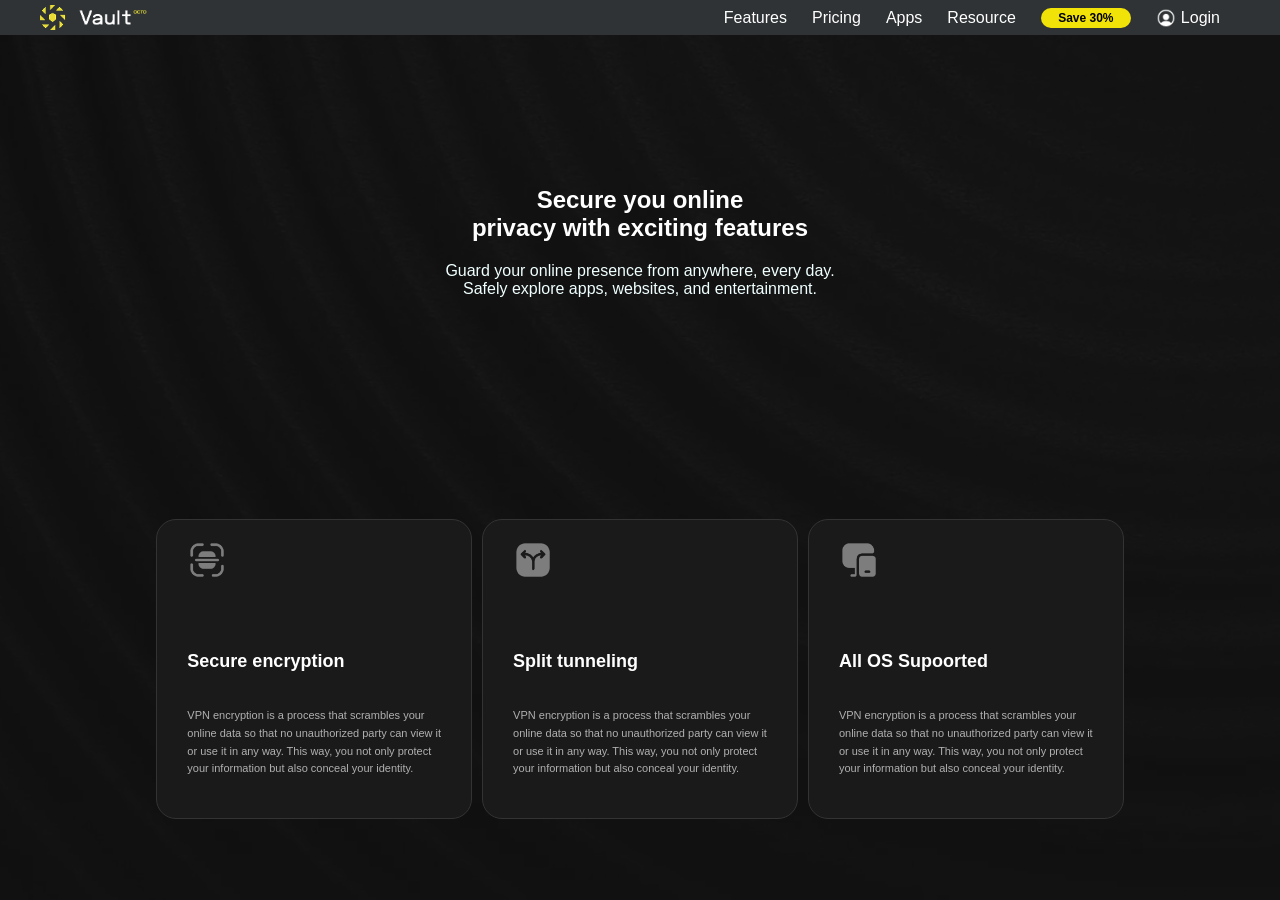
==== features.html @ 0bdf3dcc "página features adicionada" ====
<!DOCTYPE html>
<html lang="pt-br">

<head>
    <meta charset="UTF-8">
    <meta name="viewport" content="width=device-width, initial-scale=1.0">
    <link rel="icon" type="image/png" href="assets/icons8-vpn-32.png">
    <link rel="stylesheet" href="style.css">
    <link rel="stylesheet" href="features.css">
    <title>Features</title>
</head>

<body>

    <nav>
        <div id="nav-placeholder"></div>
    </nav>

    <section class="home_features">

        <div class="textos">
            <h1>Secure you online <br>privacy with exciting features</h1>
            <p>Guard your online presence from anywhere, every day. <br>
                Safely explore apps, websites, and entertainment.</p>
        </div>

        <div class="grid_features">

            <div class="cards">
                <img src="assets/Features/1.png" alt="">
                <h2>Secure encryption</h2>
                <p>VPN encryption is a process that scrambles your<br>online data so that no unauthorized party can view it<br>
                    or use it in any way. This way, you not only protect<br>your information but also conceal your
                    identity.</p>
            </div>

            <div class="cards">
                <img src="assets/Features/2.png" alt="">
                <h2>Split tunneling</h2>
                <p>VPN encryption is a process that scrambles your<br>online data so that no unauthorized party can view it<br>
                    or use it in any way. This way, you not only protect<br>your information but also conceal your
                    identity.</p>
            </div>

            <div class="cards">
                <img src="assets/Features/3.png" alt="">
                <h2> All OS Supoorted</h2>
                <p>VPN encryption is a process that scrambles your<br>online data so that no unauthorized party can view it<br>
                    or use it in any way. This way, you not only protect<br>your information but also conceal your
                    identity.</p>
            </div>

        </div>
    </section>

    <script>
        fetch('navbar.html')
            .then(response => response.text())
            .then(data => {
                document.getElementById('nav-placeholder').innerHTML = data;
            })
            .catch(error => console.error('Erro ao carregar a navbar:', error));
    </script>

</body>

</html>
---- style.css ----
* {
    margin: 0;
    padding: 0;
    box-sizing: border-box;
    
}

body {
    min-height: 100vh;
    width: 100%;
    overflow: hidden;
    font-family: sans-serif;
    background-color: transparent;
}

.navbar {
    display: flex;
    justify-content: space-between;
    align-items: center;
    height: 35px;
    background-color: rgb(47, 51, 53);

    /* position: relative; */
    z-index: 9999;
}

.navbar ul {
    display: flex;
    align-items: center;
    list-style: none;
    gap: 25px;
    padding-right: 60px;
}

.navbar li {
    display: flex;
    align-items: center;
    color: white;
    cursor: pointer;
}

.navbar ul li a {
    text-decoration: none;
    color: inherit;
}

.navbar ul li a:hover {
    color: rgb(241, 226, 7);
}

.navbar ul li img {
    height: 20px;
    width: auto;
    padding: 0;
    margin: 0;
}

.navbar img {
    display: block;
    height: 25px;
    padding-left: 40px;
}

.nav_botao {
    background-color: rgb(241, 226, 7);
    border: none;
    color: rgb(0, 0, 0);
    font-weight: bolder;
    font-size: 12px;
    height: 20px;
    width: 90px;
    border-radius: 30px;
    cursor: pointer;

    &:hover{
        background-color: yellowgreen;
        transform: all 0.3 ease;
    }
}


.profile {
    display: flex;
    align-items: center;
    gap: 5px; 
}

p{
    color: azure;
}

.meio {
    height: 400px;
    /* background-color: rgb(14, 13, 13); */ 
    position: relative;
    background-color: rgb(14, 13, 13);
    background-image: url(assets/back\ 1.png);
    background-repeat: no-repeat;
    background-size: cover;
    background-attachment: fixed; 
    background-position: center;
    margin: 0;
    border: none;
}



.meio h1 {
    padding-top: 50px;
    padding-left: 50px;
    font-size: 50px;
    color: white;
}

.meio span {
    background: linear-gradient(to right, #ffe601, #b18e03);
    /* Faz o fundo aparecer apenas onde existe texto */
    -webkit-background-clip: text;
    background-clip: text;
    /* Torna o texto transparente para que o fundo (degradê) apareça */
    -webkit-text-fill-color: transparent;
    color: transparent;
    /* O degradê aparece melhor em fontes mais grossas */
    font-weight: bold;
}

.meio p {
    font-size: 15px;
    padding-left: 50px;
    padding-top: 15px;

}

.fundo {
    height: 450px;
    width: 100vw;
    position: absolute;
    pointer-events: none;
}

.fundo img{
    width: 250;
    height: 450px;
    padding-left: 900px;
    padding-top: 140px;
    
}

.texto_p {
    align-items: center;
    padding-top: 20px;
}

.texto_p p{
    display: flex;
    align-items: center;
    gap: 12px;
}


.botoes_home {
    display: flex;
    gap: 30px;
    background-color: rgb(17, 16, 16);
    height: 50px;
    padding-left: 50px;
    padding-top: 5px;
    cursor: pointer;
    

}

footer {
    display: flex;
    height: 115px;
    background-color: rgb(17, 16, 16);
    flex-direction: column;
    justify-content: end;
    padding-bottom: 20px;
     
}

.rodape {
    display: flex; 
    flex-direction: row;
    justify-content: space-around;
    padding-top: 40px;
}

footer img{
    height: 60px;
    width: auto;
}

.botao_um {
    width: 190px;
    height: 45px;
    border-radius: 25px;
    font-weight: bolder;
    color: rgb(245, 241, 5);
    background-color: black;
    border: 1px solid yellow;
    cursor: pointer;

    &:hover{
        background-color: rgb(29, 29, 27);
        transform: all 0.3 ease;
    }
}

.botao_dois {
    width: 120px;
    height: 45px;
    border-radius: 25px;
    font-weight: bolder;
    color: black;
    background-color: rgb(241, 226, 7);
    border: 1px solid rgb(3, 3, 3);
    cursor: pointer;

    &:hover{
        background-color: yellowgreen;
        transform: all 0.3 ease;
    }
}
---- features.css ----
* {
    margin: 0;
    padding: 0;
    box-sizing: border-box;
}

body {
    background-color: rgb(15, 15, 15);
    min-height: 100vh;
    color: white;
    font-family: Verdana, Geneva, Tahoma, sans-serif;
}

.home_features {
    display: grid;
    justify-content: center;
    min-height: calc(100vh - 35px);
    align-items: center;
    padding-top: 70px;
    background-image: url(assets/back\ 1.svg);
    background-repeat: no-repeat;
    background-size: cover;
    background-attachment: fixed; 
    background-position: center;

    
    .textos {
        display: grid;
        row-gap: 20px;

        h1 {
            text-align: center;

        }

        p {
            text-align: center;

        }
    }

}

.grid_features {
    display: grid;
    grid-template-columns: repeat(3, 1fr);
    gap: 10px;
    align-items: stretch;
    background-color: transparent;
    padding-top: 60px;

}

.cards {
    display: grid;
    background-color: #1a1a1a; 
    min-height: 300px;
    padding: 20px 30px;
    border-radius: 20px;
    border: 1px solid #333;/* Borda sutil para dar profundidade */
    gap: 15px;  
    transition: transform 0.3s ease; 
    
    img {
        width: 40px;
        height: auto;
        margin-bottom: 10px;
        padding-bottom: 25px;
    }

    h2 {
        font-size: 18px;
        font-weight: bold;
        color: white;
        text-align: left;
    }

    p {
    font-size: 11px;
    line-height: 1.6;
    color: #b0b0b0;
    text-align: left;
   }
}

.cards:hover {
    transform: translateY(-10px);
    border-color: #ffe601;
}
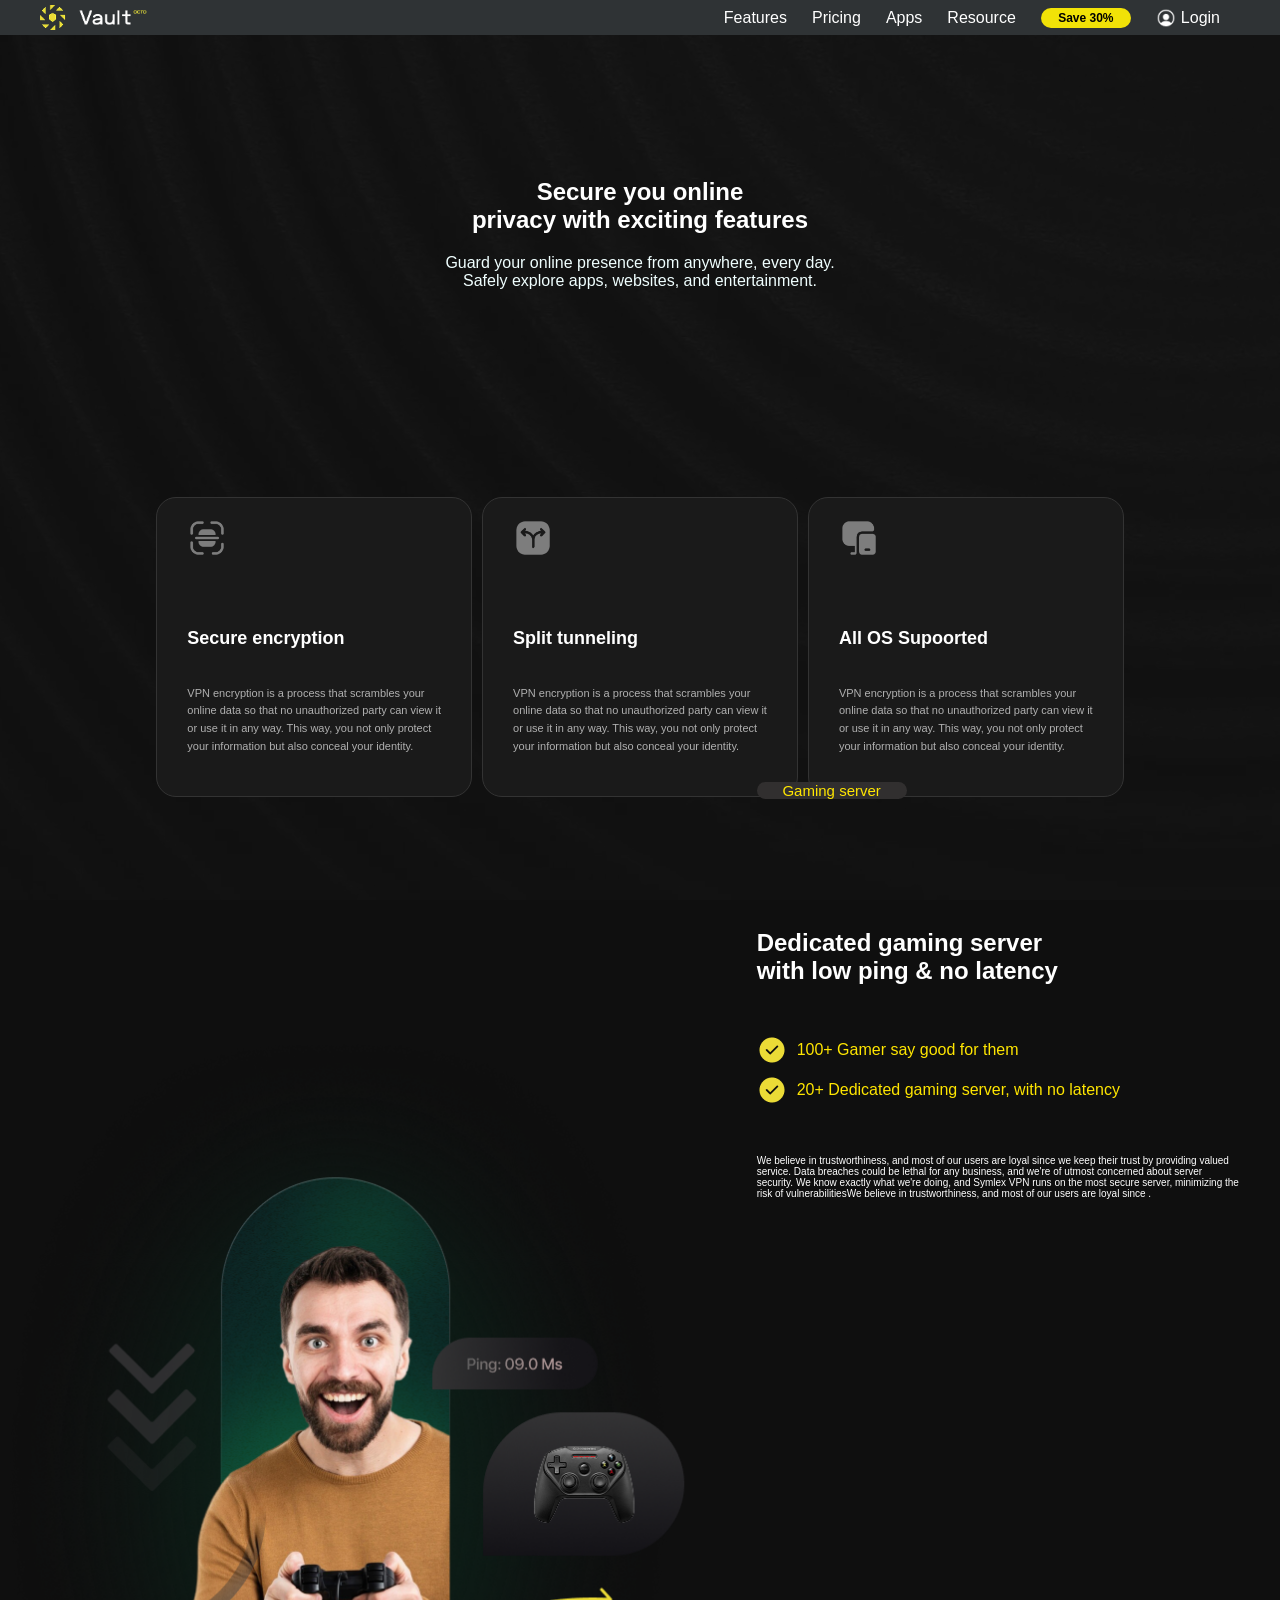
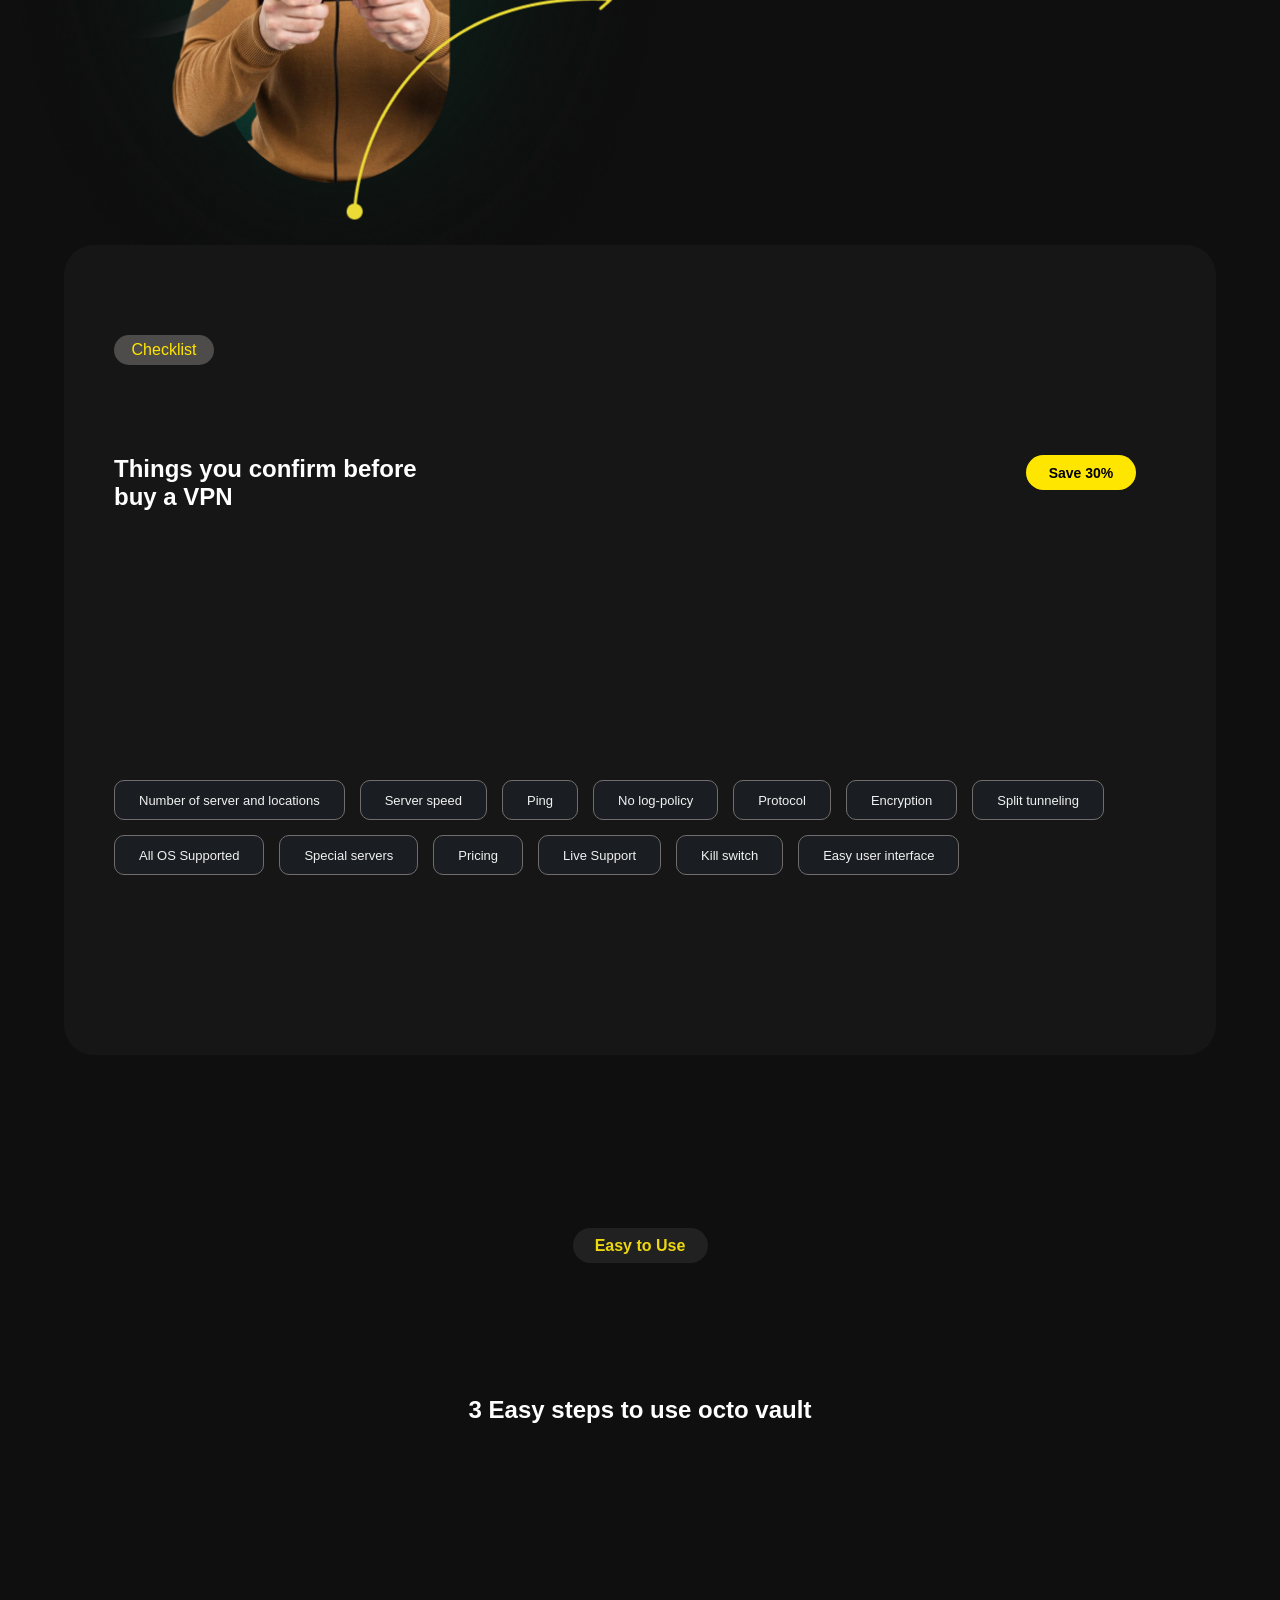
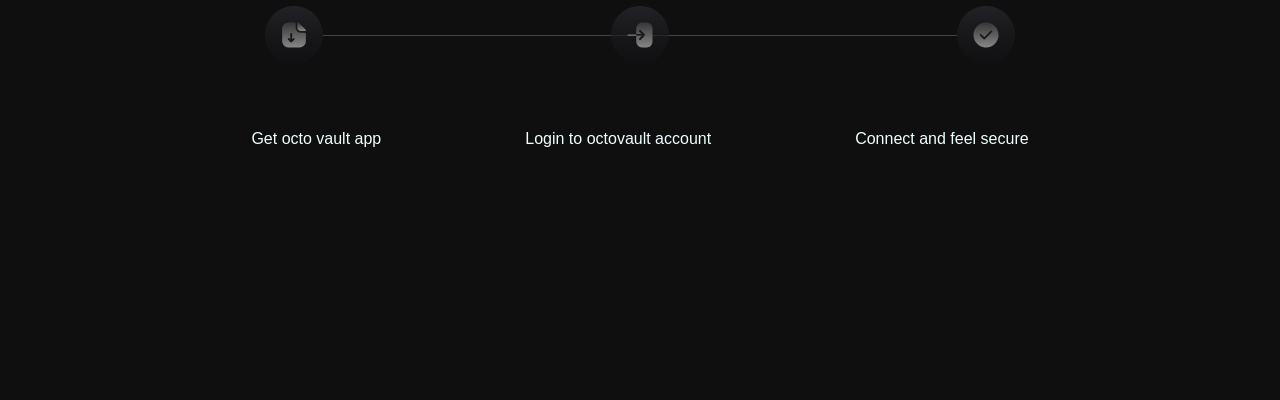
==== commit 43867eaa: "atualizaçoes e páginas adicionadas" ====
--- a/features.html
+++ b/features.html
@@ -29,7 +29,8 @@
             <div class="cards">
                 <img src="assets/Features/1.png" alt="">
                 <h2>Secure encryption</h2>
-                <p>VPN encryption is a process that scrambles your<br>online data so that no unauthorized party can view it<br>
+                <p>VPN encryption is a process that scrambles your<br>online data so that no unauthorized party can view
+                    it<br>
                     or use it in any way. This way, you not only protect<br>your information but also conceal your
                     identity.</p>
             </div>
@@ -37,7 +38,8 @@
             <div class="cards">
                 <img src="assets/Features/2.png" alt="">
                 <h2>Split tunneling</h2>
-                <p>VPN encryption is a process that scrambles your<br>online data so that no unauthorized party can view it<br>
+                <p>VPN encryption is a process that scrambles your<br>online data so that no unauthorized party can view
+                    it<br>
                     or use it in any way. This way, you not only protect<br>your information but also conceal your
                     identity.</p>
             </div>
@@ -45,12 +47,107 @@
             <div class="cards">
                 <img src="assets/Features/3.png" alt="">
                 <h2> All OS Supoorted</h2>
-                <p>VPN encryption is a process that scrambles your<br>online data so that no unauthorized party can view it<br>
+                <p>VPN encryption is a process that scrambles your<br>online data so that no unauthorized party can view
+                    it<br>
                     or use it in any way. This way, you not only protect<br>your information but also conceal your
                     identity.</p>
             </div>
 
         </div>
+    </section>
+
+    <section class="landing_dois">
+
+        <div class="secao_um">
+            <img src="assets/Features/img.png" alt="">
+        </div>
+
+        <div class="secao_dois">
+
+            <p class="inicio">Gaming server</p>
+
+            <h1>Dedicated gaming server <br>
+                with low ping & no latency
+            </h1>
+
+            <div class="subtexto">
+
+                <p> <img src="assets/Features/tick-circle.png" alt="">100+ Gamer say good for them</p>
+
+                <p> <img src="assets/Features/tick-circle.png" alt="">20+ Dedicated gaming server, with no latency</p>
+
+            </div>
+
+            <p class="descricao">We believe in trustworthiness, and most of our users are loyal since we keep their
+                trust by providing valued service. Data breaches could be lethal for any business, and we're of utmost
+                concerned about server security. ​​We know exactly what we're doing, and Symlex VPN runs on the most
+                secure server, minimizing the risk of vulnerabilitiesWe believe in trustworthiness, and most of our
+                users are loyal since .</p>
+        </div>
+    </section>
+
+    <section class="container_tres">
+
+        <div class="landing_tres">
+
+            <div class="linha1">
+                <p>Checklist</p>
+            </div>
+
+            <div class="linha2">
+                <h1>Things you confirm before <br>buy a VPN</h1>
+                <div class="save30">
+                    <p>Save 30%</p>
+                </div>
+            </div>
+
+            <div class="linha3">
+                <button class="tag">Number of server and locations</button>
+                <button class="tag">Server speed</button>
+                <button class="tag">Ping</button>
+                <button class="tag">No log-policy</button>
+                <button class="tag">Protocol</button>
+                <button class="tag">Encryption</button>
+                <button class="tag">Split tunneling</button>
+                <button class="tag">All OS Supported</button>
+                <button class="tag">Special servers</button>
+                <button class="tag">Pricing</button>
+                <button class="tag">Live Support</button>
+                <button class="tag">Kill switch</button>
+                <button class="tag">Easy user interface</button>
+            </div>
+
+        </div>
+    </section>
+
+    <section class="landing_quatro">
+
+        <div class="secao_um">
+            <h4>Easy to Use</h4>
+        </div>
+
+        <div class="secao_dois">
+            <h1>3 Easy steps to use octo vault</h1>
+        </div>
+
+        <div class="secao_tres">
+            <div class="linha">
+                <img src="assets/Features/baixo.png" alt="">
+                <img src="assets/Features/direita.png" alt="">
+                <img src="assets/Features/certo.png" alt="">
+            </div>
+
+            <hr>
+        </div>
+
+        <div class="secao_quatro">
+            <div class="paragrafos">
+                <p>Get octo vault app</p>
+                <p>Login to octovault account</p>
+                <p>Connect and feel secure</p>
+            </div>
+        </div>
+
     </section>
 
     <script>
--- a/style.css
+++ b/style.css
@@ -172,7 +172,7 @@
 
 footer {
     display: flex;
-    height: 115px;
+    height: 185px;
     background-color: rgb(17, 16, 16);
     flex-direction: column;
     justify-content: end;
--- a/features.css
+++ b/features.css
@@ -9,6 +9,7 @@
     min-height: 100vh;
     color: white;
     font-family: Verdana, Geneva, Tahoma, sans-serif;
+    overflow-y: scroll;
 }
 
 .home_features {
@@ -16,14 +17,14 @@
     justify-content: center;
     min-height: calc(100vh - 35px);
     align-items: center;
-    padding-top: 70px;
+    padding-top: 40px;
     background-image: url(assets/back\ 1.svg);
     background-repeat: no-repeat;
     background-size: cover;
-    background-attachment: fixed; 
+    background-attachment: fixed;
     background-position: center;
 
-    
+
     .textos {
         display: grid;
         row-gap: 20px;
@@ -47,20 +48,21 @@
     gap: 10px;
     align-items: stretch;
     background-color: transparent;
-    padding-top: 60px;
+
 
 }
 
 .cards {
     display: grid;
-    background-color: #1a1a1a; 
+    background-color: #1a1a1a;
     min-height: 300px;
     padding: 20px 30px;
     border-radius: 20px;
-    border: 1px solid #333;/* Borda sutil para dar profundidade */
-    gap: 15px;  
-    transition: transform 0.3s ease; 
-    
+    border: 1px solid #333;
+    /* Borda sutil para dar profundidade */
+    gap: 15px;
+    transition: all 0.3s ease;
+
     img {
         width: 40px;
         height: auto;
@@ -76,14 +78,243 @@
     }
 
     p {
-    font-size: 11px;
-    line-height: 1.6;
-    color: #b0b0b0;
-    text-align: left;
-   }
+        font-size: 11px;
+        line-height: 1.6;
+        color: #b0b0b0;
+        text-align: left;
+    }
 }
 
 .cards:hover {
     transform: translateY(-10px);
     border-color: #ffe601;
 }
+
+.landing_dois {
+    display: grid;
+    grid-template-columns: 1fr 1fr;
+    height: 100vh;
+    min-width: 100%;
+    background-color: rgb(15, 15, 15);
+
+
+}
+
+.secao_um {
+    display: grid;
+    justify-items: center;
+
+    img {
+        height: clamp(300px, 100vh, 100vh);
+        /* height: 600px; */
+        width: auto;
+    }
+}
+
+.secao_dois {
+    display: flex;
+    flex-direction: column;
+    justify-content: center;
+    gap: 50px;
+
+    .subtexto {
+        display: flex;
+        flex-direction: column;
+        gap: 10px;
+    }
+
+    .inicio {
+        display: flex;
+        align-items: center;
+        justify-content: center;
+        height: 40px;
+        width: 150px;
+        border-radius: 20px;
+        font-size: 15px;
+        background-color: rgb(49, 47, 47);
+
+    }
+
+    p {
+        display: flex;
+        align-items: center;
+        color: #ffe601;
+        gap: 10px;
+    }
+
+    .descricao {
+        display: flex;
+        flex-wrap: wrap;
+        color: white;
+        font-size: 10px;
+        padding-right: 40px;
+    }
+
+}
+
+.container_tres {
+    display: flex;
+    align-items: center;
+    justify-content: center;
+    min-height: 100vh;
+    width: 100%;
+    background-color: rgb(15, 15, 15);
+}
+
+.landing_tres {
+    display: flex;
+    flex-direction: column;
+    padding-left: 50px;
+    height: 90vh;
+    width: 90vw;
+    border-radius: 30px;
+    background-color: rgb(22, 22, 22);
+
+    .linha1 {
+        flex-grow: 1;
+        display: flex;
+        align-items: end;
+
+        p {
+            display: flex;
+            align-items: center;
+            justify-content: center;
+            border-radius: 20px;
+            width: 100px;
+            height: 30px;
+            color: #ffe601;
+            background-color: #4e4b4b;
+
+        }
+
+    }
+
+    .linha2 {
+        display: flex;
+        flex-grow: 2;
+        justify-content: space-between;
+        align-items: center;
+        padding-right: 5rem;
+
+        .save30 {
+            display: flex;
+            padding-bottom: 20px;
+
+            p {
+                display: flex;
+                align-items: center;
+                justify-content: center;
+                width: 110px;
+                height: 35px;
+                font-size: 14px;
+                font-weight: bolder;
+                border-radius: 20px;
+                color: #000000;
+                background-color: #ffe601;
+
+            }
+        }
+    }
+
+    .linha3 {
+        display: flex;
+        flex-wrap: wrap;
+        align-items: center;
+        align-content: center;
+        padding-right: 5rem;
+        flex-grow: 4;
+        gap: 15px;
+
+        .tag {
+            height: 40px;
+            background-color: #1a1d21;
+            color: #f1f1f1;
+            border: 1px solid rgb(114, 109, 109);
+            border-radius: 10px;
+            padding: 12px 24px;
+            font-size: 13px;
+            cursor: pointer;
+            transition: background-color 0.3s;
+
+            &:hover {
+                background-color: #2c3138;
+            }
+        }
+
+    }
+}
+
+.landing_quatro {
+    display: flex;
+    flex-direction: column;
+    align-items: center;
+    justify-content: center;
+    height: 100vh;
+    width: 100%;
+    background-color: rgb(15, 15, 15);
+}
+
+.secao_um {
+    display: flex;
+    height: 20vh; 
+    padding-top: 8rem;
+
+    h4{
+        display: flex;
+        height: 35px;
+        width: 135px;
+        align-items: center;
+        justify-content: center;
+        border-radius: 20px;
+        color: #eed810;
+        background-color: #222121;
+             
+    }
+}
+
+.secao_dois {
+    height: 20vh;
+
+    h1{
+        padding-top: 5rem;
+    }
+}
+
+.secao_tres {
+    display: flex;
+    height: 30vh;
+    align-items: center;
+    justify-content: center;
+    padding-top: 5rem;
+
+    .linha {
+        display: flex;
+        position: absolute;
+        gap: 18rem;
+
+        img {
+            z-index: 1;
+        }
+    }
+
+    hr {
+        display: flex;
+        position: relative;
+        height: 1px;
+        width: 49.5vw;
+        border: none;
+        background-color: #ce0a0a;
+    }
+
+}
+
+.secao_quatro{
+    height: 30vh;
+
+    .paragrafos {
+    display: flex;
+    gap: 9rem;
+    
+    }
+}
+
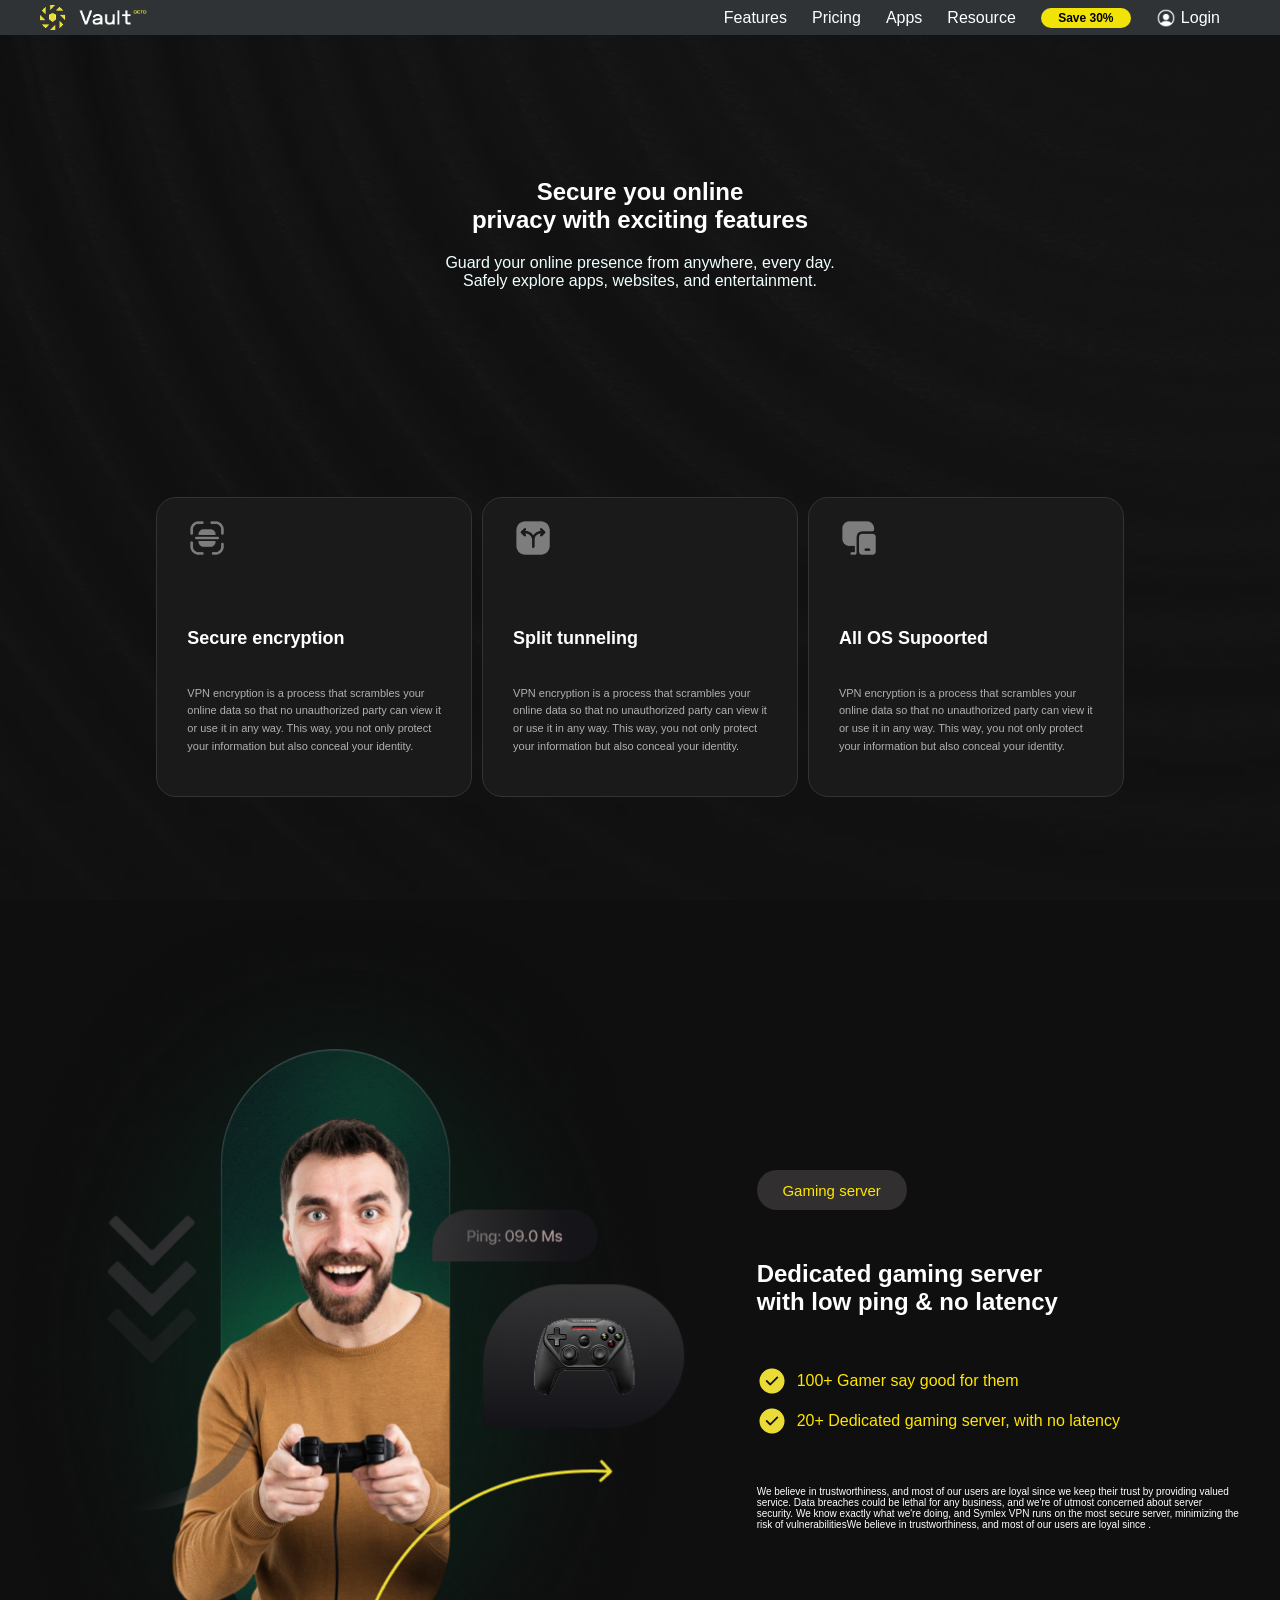
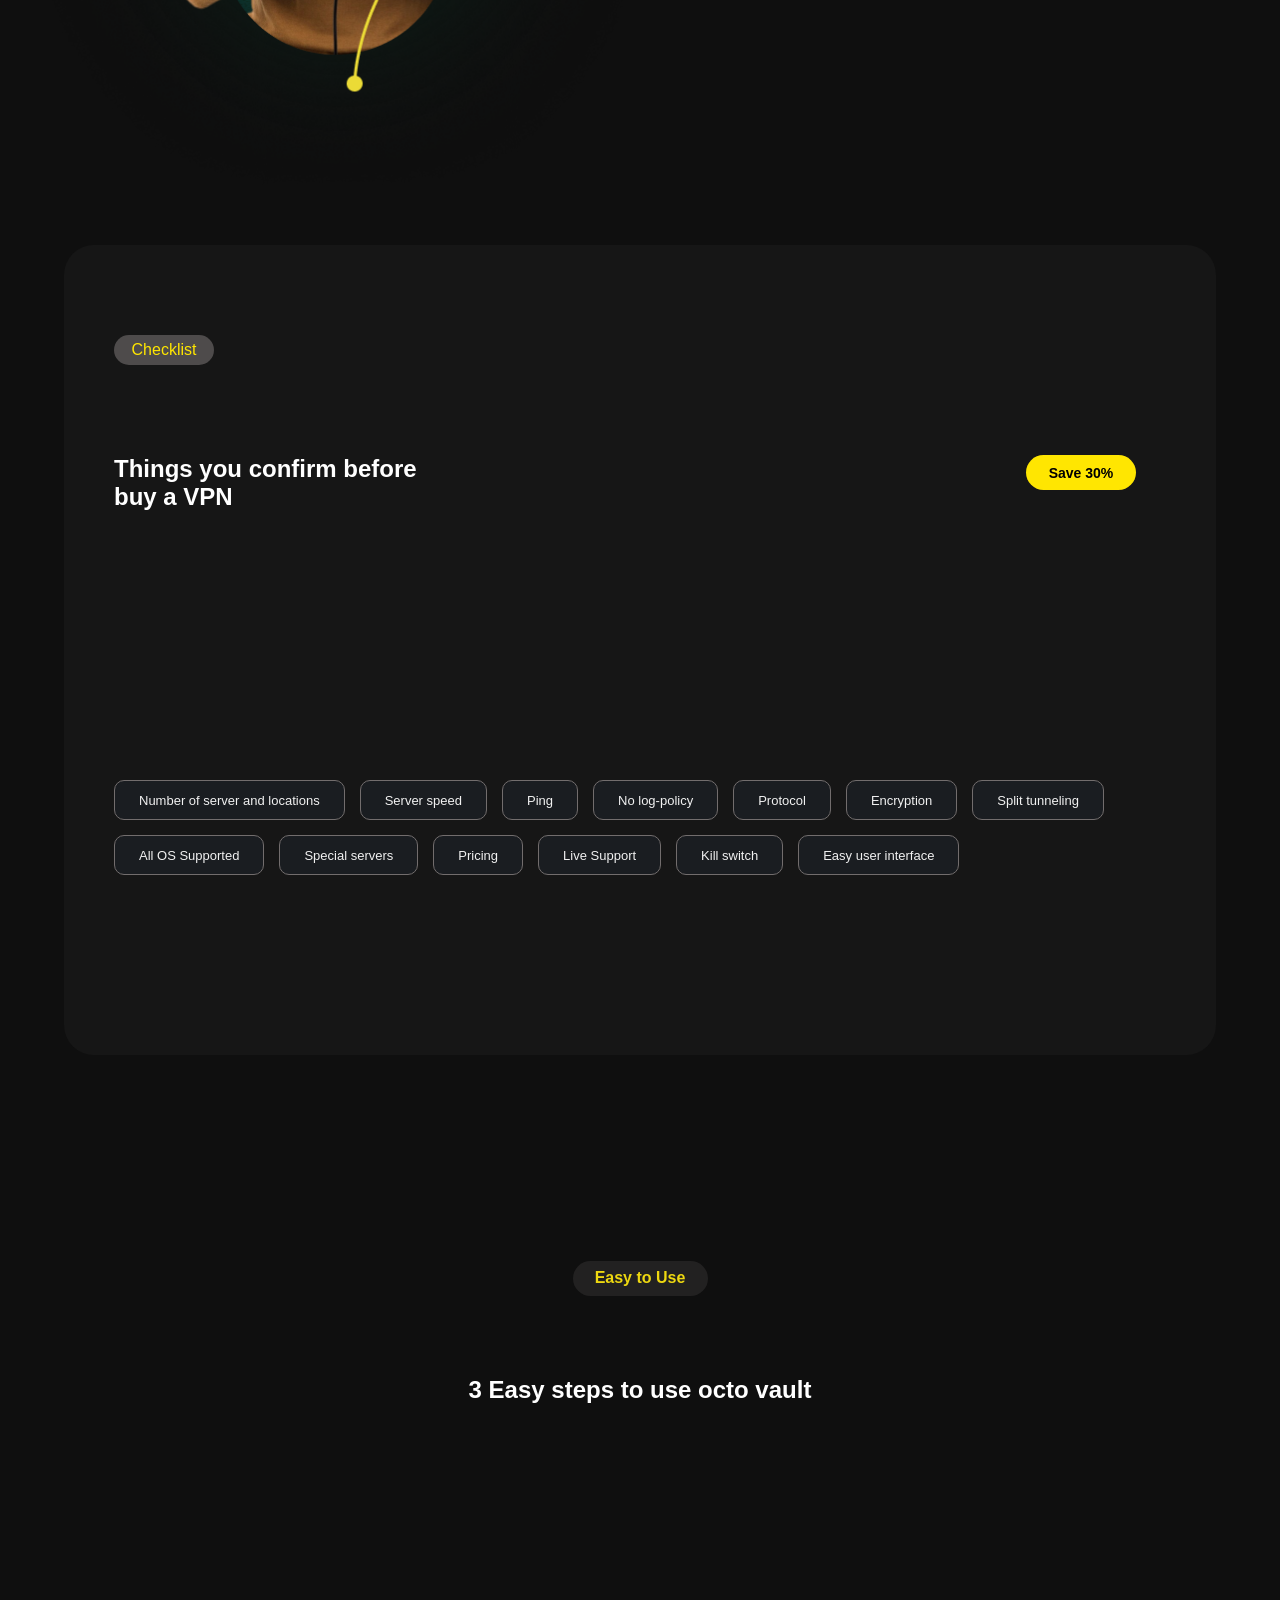
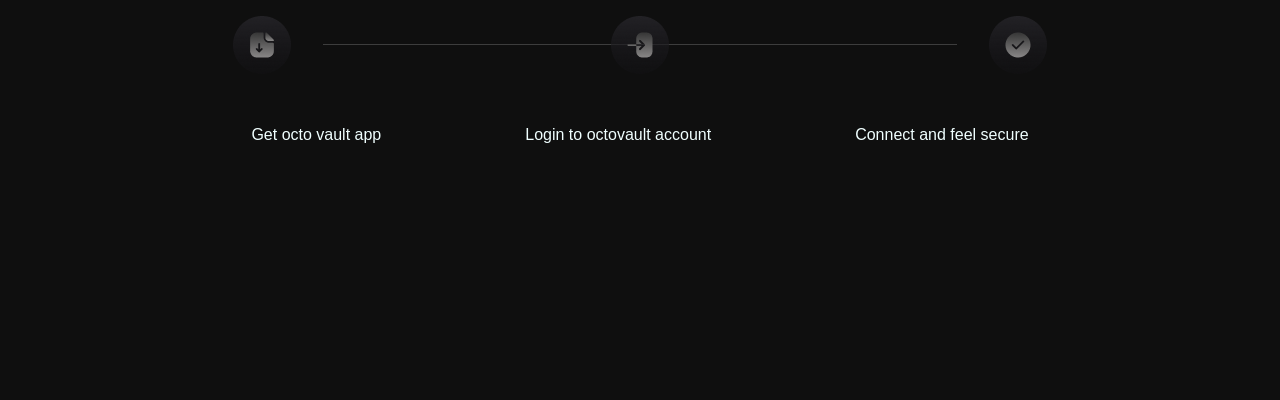
==== commit 68e87bd7: "Correçoes Features" ====
--- a/features.html
+++ b/features.html
@@ -122,15 +122,15 @@
 
     <section class="landing_quatro">
 
-        <div class="secao_um">
+        <div class="quatro_um">
             <h4>Easy to Use</h4>
         </div>
 
-        <div class="secao_dois">
+        <div class="quatro_dois">
             <h1>3 Easy steps to use octo vault</h1>
         </div>
 
-        <div class="secao_tres">
+        <div class="quatro_tres">
             <div class="linha">
                 <img src="assets/Features/baixo.png" alt="">
                 <img src="assets/Features/direita.png" alt="">
@@ -140,7 +140,7 @@
             <hr>
         </div>
 
-        <div class="secao_quatro">
+        <div class="quatro_quatro">
             <div class="paragrafos">
                 <p>Get octo vault app</p>
                 <p>Login to octovault account</p>
--- a/style.css
+++ b/style.css
@@ -19,7 +19,6 @@
     align-items: center;
     height: 35px;
     background-color: rgb(47, 51, 53);
-
     /* position: relative; */
     z-index: 9999;
 }
@@ -90,7 +89,7 @@
 }
 
 .meio {
-    height: 400px;
+    height: 57vh;
     /* background-color: rgb(14, 13, 13); */ 
     position: relative;
     background-color: rgb(14, 13, 13);
@@ -104,9 +103,8 @@
 }
 
 
-
 .meio h1 {
-    padding-top: 50px;
+    padding-top: 10rem;
     padding-left: 50px;
     font-size: 50px;
     color: white;
@@ -162,7 +160,7 @@
     display: flex;
     gap: 30px;
     background-color: rgb(17, 16, 16);
-    height: 50px;
+    height: 10vh;
     padding-left: 50px;
     padding-top: 5px;
     cursor: pointer;
@@ -172,7 +170,7 @@
 
 footer {
     display: flex;
-    height: 185px;
+    height: 30vh;
     background-color: rgb(17, 16, 16);
     flex-direction: column;
     justify-content: end;
@@ -184,7 +182,7 @@
     display: flex; 
     flex-direction: row;
     justify-content: space-around;
-    padding-top: 40px;
+    padding-bottom: 30px;
 }
 
 footer img{
--- a/features.css
+++ b/features.css
@@ -93,7 +93,7 @@
 .landing_dois {
     display: grid;
     grid-template-columns: 1fr 1fr;
-    height: 100vh;
+    min-height: 100vh;
     min-width: 100%;
     background-color: rgb(15, 15, 15);
 
@@ -101,6 +101,8 @@
 }
 
 .secao_um {
+    min-height: 100vh;
+    width: 100%;
     display: grid;
     justify-items: center;
 
@@ -115,6 +117,8 @@
     display: flex;
     flex-direction: column;
     justify-content: center;
+    min-height: 100vh;
+    width: 100%;
     gap: 50px;
 
     .subtexto {
@@ -249,15 +253,15 @@
     flex-direction: column;
     align-items: center;
     justify-content: center;
-    height: 100vh;
+    min-height: 100vh;
     width: 100%;
     background-color: rgb(15, 15, 15);
 }
 
-.secao_um {
-    display: flex;
-    height: 20vh; 
-    padding-top: 8rem;
+.quatro_um {
+    display: flex;
+    align-items: end;
+    flex-grow: 1;
 
     h4{
         display: flex;
@@ -272,17 +276,20 @@
     }
 }
 
-.secao_dois {
-    height: 20vh;
+.quatro_dois {
+    display: flex;
+    flex-grow: 1;
+    align-items: center;
 
     h1{
-        padding-top: 5rem;
-    }
-}
-
-.secao_tres {
-    display: flex;
-    height: 30vh;
+    
+    }
+}
+
+.quatro_tres {
+    display: flex;
+    flex-grow: 1;
+    flex-direction: column;
     align-items: center;
     justify-content: center;
     padding-top: 5rem;
@@ -290,7 +297,7 @@
     .linha {
         display: flex;
         position: absolute;
-        gap: 18rem;
+        gap: 20rem;
 
         img {
             z-index: 1;
@@ -303,18 +310,20 @@
         height: 1px;
         width: 49.5vw;
         border: none;
-        background-color: #ce0a0a;
-    }
-
-}
-
-.secao_quatro{
-    height: 30vh;
+        background-color: #3d3d3d;
+    }
+
+}
+
+.quatro_quatro{
+    display: flex;
+    flex-grow: 1;
+    padding-bottom: 6rem;
 
     .paragrafos {
     display: flex;
     gap: 9rem;
-    
-    }
-}
-
+
+    }
+}
+
